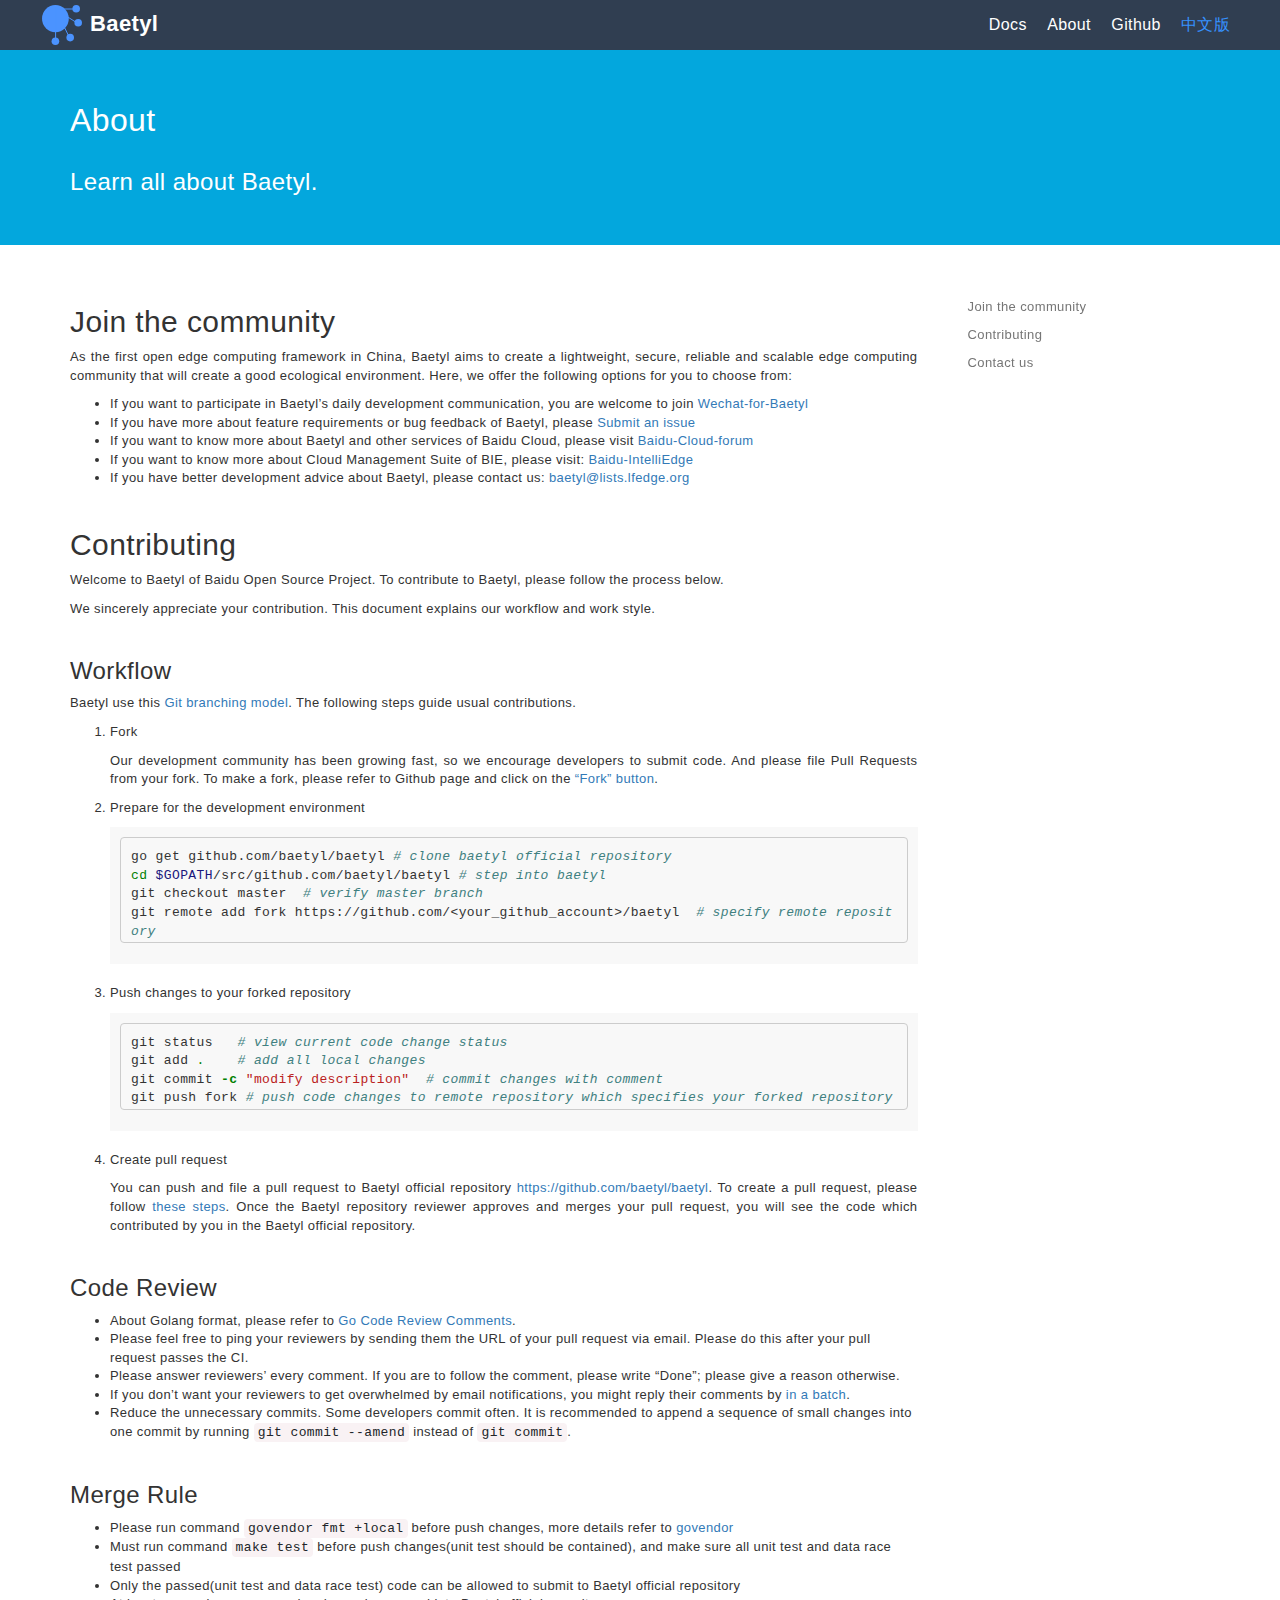
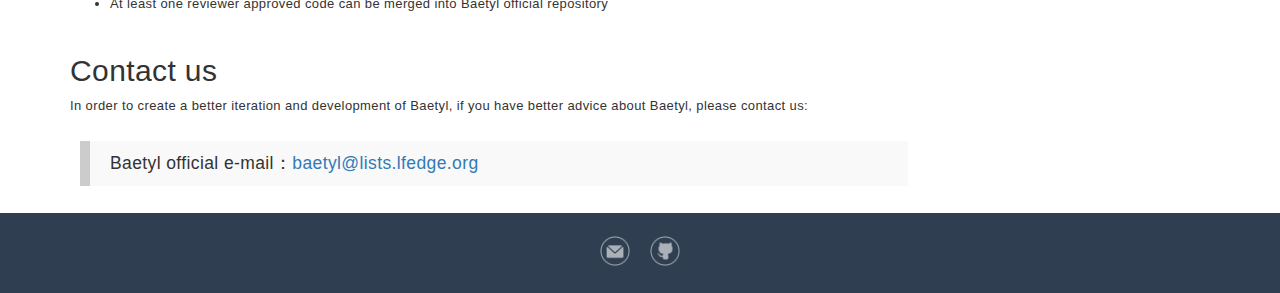
==== about-en/index.html @ 7bd351a2 "feat: 官网首页" ====
<!DOCTYPE html>
<html lang="en">
  <head>
  <meta charset="utf-8">
  <link rel="shortcut icon" type="image/x-icon" href="/favicon.ico"/>
  <link rel="apple-touch-icon" sizes="180x180" href="/assets/favicons/apple-touch-icon.png">
  <link rel="mask-icon" href="/assets/favicons/safari-pinned-tab.svg" color="#5bbad5">
  <meta http-equiv="X-UA-Compatible" content="IE=edge">
  <meta name="viewport" content="width=device-width, initial-scale=1">

  <title>Baetyl</title>

  <meta name="description" content="Learn all about Baetyl.">
  <meta content="Matt Cone and contributors" name=author>
  <meta name="twitter:card" content="summary" />
  <meta property="og:type" content="website" />
  <meta property="og:url" content="http://localhost:4000//about-en/" />
  <meta property="og:title" content="Baetyl" />
  <meta property="og:description" content="Learn all about Baetyl." />
  <meta property="og:image" content="https://www.markdownguide.org/assets/images/markdown-guide-og.jpg" />

  <meta name="HandheldFriendly" content="True">
  <meta name="MobileOptimized" content="320">

  <link rel="stylesheet" href="/assets/css/bootstrap.min.css">
  <link rel="stylesheet" href="/assets/css/bootstrap-toc.min.css">
  <link rel="stylesheet" href="/assets/css/github-gist.css">
  <link rel="stylesheet" href="/assets/css/normalize.min.css">
  <link rel="stylesheet" href="/assets/css/ghostdown.min.css">
  <link rel="stylesheet" href="/assets/css/common.css">

  
  <link href="/assets/css/page.css" rel="stylesheet">
  

  <link rel="canonical" href="http://localhost:4000//about-en/">


  <script src="/assets/scripts/jquery.min.js"></script>
  <script src="/assets/javascript/bootstrap.bundle.min.js"></script>
  <script src="/assets/javascript/bootstrap-toc.min.js"></script>
  <script defer src="/assets/javascript/solid.min.js"></script>
  <script defer src="/assets/javascript/fontawesome.min.js"></script>

  <script src="/assets/scripts/ghostdown.min.js"></script>
  <script src="/assets/scripts/common.js"></script>

</head>

  <body data-spy="scroll" data-target="#toc">
    <header class="header">
  <div class="container-fluid">
      <div class="row">
          <div class="col-sm-2">
              <a href="/zh/" class="logo"></a>
              <span>Baetyl</span>
          </div>
          <div class="locale pull-right">
              <ul>
                  <li class="locale-btn">
                      <a style="color: #3692ff">中文版</a>
                  </li>
              </ul>
          </div>
          <div class="nav pull-right">
              <ul>
                  <li class="">
                      <a href="/zh/docs/overview/What-is-Baetyl">Docs</a>
                  </li>
                  
                  <li class="">
                      <a href="/about-en">About</a>
                  </li>
                  <li>
                      <a href="https://github.com/baetyl/baetyl" target="_blank">Github</a>
                  </li>
              </ul>
          </div>
      </div>
  </div>
</header>


    <!-- Main jumbotron for a primary marketing message or call to action -->
    <div class="jumbotron">
      <div class="container">
        <h1 class="no-anchor" data-toc-skip>About</h1>
        <p>Learn all about Baetyl.</p>
      </div>
    </div>
    <div class="container">
      <div class="row row-offcanvas row-offcanvas-right">
        <div class="col-xs-12 col-sm-12 col-md-9">
          <h2 id="join-the-community">Join the community</h2>

<p>As the first open edge computing framework in China, Baetyl aims to create a lightweight, secure, reliable and scalable edge computing community that will create a good ecological environment. Here, we offer the following options for you to choose from:</p>

<ul>
  <li>If you want to participate in Baetyl’s daily development communication, you are welcome to join <a href="https://baetyl.bj.bcebos.com/Wechat/Wechat-Baetyl.png">Wechat-for-Baetyl</a></li>
  <li>If you have more about feature requirements or bug feedback of Baetyl, please <a href="https://github.com/baetyl/baetyl/issues">Submit an issue</a></li>
  <li>If you want to know more about Baetyl and other services of Baidu Cloud, please visit <a href="https://cloud.baidu.com/forum/bce">Baidu-Cloud-forum</a></li>
  <li>If you want to know more about Cloud Management Suite of BIE, please visit: <a href="https://cloud.baidu.com/product/bie.html">Baidu-IntelliEdge</a></li>
  <li>If you have better development advice about Baetyl, please contact us: <a href="mailto:baetyl@lists.lfedge.org">baetyl@lists.lfedge.org</a></li>
</ul>

<h2 id="contributing">Contributing</h2>

<p>Welcome to Baetyl of Baidu Open Source Project. To contribute to Baetyl, please follow the process below.</p>

<p>We sincerely appreciate your contribution. This document explains our workflow and work style.</p>

<h3 id="workflow">Workflow</h3>

<p>Baetyl use this <a href="https://nvie.com/posts/a-successful-git-branching-model/">Git branching model</a>. The following steps guide usual contributions.</p>

<ol>
  <li>
    <p>Fork</p>

    <p>Our development community has been growing fast, so we encourage developers to submit code. And please file Pull Requests from your fork. To make a fork, please refer to Github page and click on the <a href="https://help.github.com/articles/fork-a-repo/">“Fork” button</a>.</p>
  </li>
  <li>
    <p>Prepare for the development environment</p>

    <div class="language-bash highlighter-rouge"><div class="highlight"><pre class="highlight"><code>go get github.com/baetyl/baetyl <span class="c"># clone baetyl official repository</span>
<span class="nb">cd</span> <span class="nv">$GOPATH</span>/src/github.com/baetyl/baetyl <span class="c"># step into baetyl</span>
git checkout master  <span class="c"># verify master branch</span>
git remote add fork https://github.com/&lt;your_github_account&gt;/baetyl  <span class="c"># specify remote repository</span>
</code></pre></div>    </div>
  </li>
  <li>
    <p>Push changes to your forked repository</p>

    <div class="language-bash highlighter-rouge"><div class="highlight"><pre class="highlight"><code>git status   <span class="c"># view current code change status</span>
git add <span class="nb">.</span>    <span class="c"># add all local changes</span>
git commit <span class="nt">-c</span> <span class="s2">"modify description"</span>  <span class="c"># commit changes with comment</span>
git push fork <span class="c"># push code changes to remote repository which specifies your forked repository</span>
</code></pre></div>    </div>
  </li>
  <li>
    <p>Create pull request</p>

    <p>You can push and file a pull request to Baetyl official repository <a href="https://github.com/baetyl/baetyl">https://github.com/baetyl/baetyl</a>. To create a pull request, please follow <a href="https://help.github.com/articles/creating-a-pull-request/">these steps</a>. Once the Baetyl repository reviewer approves and merges your pull request, you will see the code which contributed by you in the Baetyl official repository.</p>
  </li>
</ol>

<h3 id="code-review">Code Review</h3>

<ul>
  <li>About Golang format, please refer to <a href="https://github.com/golang/go/wiki/CodeReviewComments">Go Code Review Comments</a>.</li>
  <li>Please feel free to ping your reviewers by sending them the URL of your pull request via email. Please do this after your pull request passes the CI.</li>
  <li>Please answer reviewers’ every comment. If you are to follow the comment, please write “Done”; please give a reason otherwise.</li>
  <li>If you don’t want your reviewers to get overwhelmed by email notifications, you might reply their comments by <a href="https://help.github.com/articles/reviewing-proposed-changes-in-a-pull-request/">in a batch</a>.</li>
  <li>Reduce the unnecessary commits. Some developers commit often. It is recommended to append a sequence of small changes into one commit by running <code class="highlighter-rouge">git commit --amend</code> instead of <code class="highlighter-rouge">git commit</code>.</li>
</ul>

<h3 id="merge-rule">Merge Rule</h3>

<ul>
  <li>Please run command <code class="highlighter-rouge">govendor fmt +local</code> before push changes, more details refer to <a href="https://github.com/kardianos/govendor">govendor</a></li>
  <li>Must run command <code class="highlighter-rouge">make test</code> before push changes(unit test should be contained), and make sure all unit test and data race test passed</li>
  <li>Only the passed(unit test and data race test) code can be allowed to submit to Baetyl official repository</li>
  <li>At least one reviewer approved code can be merged into Baetyl official repository</li>
</ul>

<h2 id="contact-us">Contact us</h2>

<p>In order to create a better iteration and development of Baetyl, if you have better advice about Baetyl, please contact us:</p>

<blockquote>
  <p>Baetyl official e-mail：<a href="mailto:baetyl@lists.lfedge.org">baetyl@lists.lfedge.org</a></p>
</blockquote>


        </div>
        <div class="col-md-3 d-none d-md-block" id="sidebar">
          <nav id="toc" data-toggle="toc" class="sticky-top" style="z-index:1"></nav>
        </div>
      </div>
    </div>
    <footer class="footer">
  <div class="container-fluid">
      <ul>
          <li>
              <a href="mailto:baetyl@lists.lfedge.org" class="email"></a>
          </li>
          <li>
              <a href="https://github.com/baetyl/baetyl" class="github"></a>
          </li>
      </ul>
  </div>
</footer>
<script type="text/javascript" src="/assets/javascript/anchor.min.js"></script>
<!-- <script>
  anchors.options = {
  placement: 'right',
  };
  anchors.add('h1, h2, h3, h4, h5').remove('.no-anchor');
</script> -->

<!-- for search -->
<!-- <script src="https://cdn.jsdelivr.net/npm/docsearch.js@2/dist/cdn/docsearch.min.js"></script>
<script>
docsearch({
apiKey: '0125ba824e95b21d36ae268518067391',
indexName: 'markdownguide',
inputSelector: '#search-input',
debug: false // Set debug to true if you want to inspect the dropdown
});
</script> -->

  </body>
</html>
---- assets/css/github-gist.css ----
/**
 * GitHub Gist Theme
 * Author : Louis Barranqueiro - https://github.com/LouisBarranqueiro
 */

.hljs {
  display: block;
  background: white;
  padding: 0.5em;
  color: #333333;
  overflow-x: auto;
}

.hljs-comment,
.hljs-meta {
  color: #969896;
}

.hljs-string,
.hljs-variable,
.hljs-template-variable,
.hljs-strong,
.hljs-emphasis,
.hljs-quote {
  color: #df5000;
}

.hljs-keyword,
.hljs-selector-tag,
.hljs-type {
  color: #a71d5d;
}

.hljs-literal,
.hljs-symbol,
.hljs-bullet,
.hljs-attribute {
  color: #0086b3;
}

.hljs-section,
.hljs-name {
  color: #63a35c;
}

.hljs-tag {
  color: #333333;
}

.hljs-title,
.hljs-attr,
.hljs-selector-id,
.hljs-selector-class,
.hljs-selector-attr,
.hljs-selector-pseudo {
  color: #795da3;
}

.hljs-addition {
  color: #55a532;
  background-color: #eaffea;
}

.hljs-deletion {
  color: #bd2c00;
  background-color: #ffecec;
}

.hljs-link {
  text-decoration: underline;
}
---- assets/css/ghostdown.min.css ----
html{font:62.5%/1.65 "Open Sans",sans-serif}body{font-size:1.3rem}.CodeMirror{font-family:monospace;height:300px}.CodeMirror-scroll{overflow:auto}.CodeMirror-lines{padding:4px 0}.CodeMirror pre{padding:0 4px}.CodeMirror-scrollbar-filler{background-color:white}.CodeMirror-gutters{border-right:1px solid #ddd;background-color:#f7f7f7}.CodeMirror-linenumber{padding:0 3px 0 5px;min-width:20px;text-align:right;color:#999}.CodeMirror div.CodeMirror-cursor{border-left:1px solid black}.CodeMirror div.CodeMirror-secondarycursor{border-left:1px solid silver}.CodeMirror.cm-keymap-fat-cursor div.CodeMirror-cursor{width:auto;border:0;background:transparent;background:rgba(0,200,0,0.4);filter:progid:DXImageTransform.Microsoft.gradient(startColorstr=#6600c800,endColorstr=#4c00c800)}.CodeMirror.cm-keymap-fat-cursor div.CodeMirror-cursor:not(#nonsense_id){filter:progid:DXImageTransform.Microsoft.gradient(enabled=false)}.cm-s-default .cm-keyword{color:#708}.cm-s-default .cm-atom{color:#219}.cm-s-default .cm-number{color:#164}.cm-s-default .cm-def{color:#00f}.cm-s-default .cm-variable{color:black}.cm-s-default .cm-variable-2{color:#05a}.cm-s-default .cm-variable-3{color:#085}.cm-s-default .cm-property{color:black}.cm-s-default .cm-operator{color:black}.cm-s-default .cm-comment{color:#a50}.cm-s-default .cm-string{color:#a11}.cm-s-default .cm-string-2{color:#f50}.cm-s-default .cm-meta{color:#555}.cm-s-default .cm-error{color:#f00}.cm-s-default .cm-qualifier{color:#555}.cm-s-default .cm-builtin{color:#30a}.cm-s-default .cm-bracket{color:#997}.cm-s-default .cm-tag{color:#170}.cm-s-default .cm-attribute{color:#00c}.cm-s-default .cm-header{color:blue}.cm-s-default .cm-quote{color:#090}.cm-s-default .cm-hr{color:#999}.cm-s-default .cm-link{color:#00c}.cm-negative{color:#d44}.cm-positive{color:#292}.cm-header,.cm-strong{font-weight:bold}.cm-em{font-style:italic}.cm-emstrong{font-style:italic;font-weight:bold}.cm-link{text-decoration:underline}.cm-invalidchar{color:#f00}div.CodeMirror span.CodeMirror-matchingbracket{color:#0f0}div.CodeMirror span.CodeMirror-nonmatchingbracket{color:#f22}.CodeMirror{line-height:1;position:relative;overflow:hidden}.CodeMirror-scroll{margin-bottom:-30px;margin-right:-30px;padding-bottom:30px;padding-right:30px;height:100%;outline:0;position:relative}.CodeMirror-sizer{position:relative}.CodeMirror-vscrollbar,.CodeMirror-hscrollbar,.CodeMirror-scrollbar-filler{position:absolute;z-index:6;display:none}.CodeMirror-vscrollbar{right:0;top:0;overflow-x:hidden;overflow-y:scroll}.CodeMirror-hscrollbar{bottom:0;left:0;overflow-y:hidden;overflow-x:scroll}.CodeMirror-scrollbar-filler{right:0;bottom:0;z-index:6}.CodeMirror-gutters{position:absolute;left:0;top:0;height:100%;padding-bottom:30px;z-index:3}.CodeMirror-gutter{height:100%;display:inline-block;*zoom:1;*display:inline}.CodeMirror-gutter-elt{position:absolute;cursor:default;z-index:4}.CodeMirror-lines{cursor:text}.CodeMirror pre{-moz-border-radius:0;-webkit-border-radius:0;-o-border-radius:0;border-radius:0;border-width:0;background:transparent;font-family:inherit;font-size:inherit;margin:0;white-space:pre;word-wrap:normal;line-height:inherit;color:inherit;z-index:2;position:relative;overflow:visible}.CodeMirror-wrap pre{word-wrap:break-word;white-space:pre-wrap;word-break:normal}.CodeMirror-linebackground{position:absolute;left:0;right:0;top:0;bottom:0;z-index:0}.CodeMirror-linewidget{position:relative;z-index:2;overflow:auto}.CodeMirror-widget{display:inline-block}.CodeMirror-wrap .CodeMirror-scroll{overflow-x:hidden}.CodeMirror-measure{position:absolute;width:100%;height:0;overflow:hidden;visibility:hidden}.CodeMirror-measure pre{position:static}.CodeMirror div.CodeMirror-cursor{position:absolute;visibility:hidden;border-right:0;width:0}.CodeMirror-focused div.CodeMirror-cursor{visibility:visible}.CodeMirror-selected{background:#d9d9d9}.CodeMirror-focused .CodeMirror-selected{background:#d7d4f0}.cm-searching{background:#ffa;background:rgba(255,255,0,0.4)}.CodeMirror span{*vertical-align:text-bottom}@media print{.CodeMirror div.CodeMirror-cursor{visibility:hidden}}@media(max-width:860px),(max-width:860px){.features .editor .outer{padding:0 40px}}@media(max-width:800px),(max-width:800px){.features .editor .outer{padding:0 30px}}@media(max-width:400px),(max-width:400px){.features .editor .outer{padding:0 15px}}.features .editor .editorwrap{max-width:1180px;padding:40px 0;margin:0 auto;position:relative;height:450px}@media(max-width:860px),(max-width:860px){.features .editor .editorwrap{height:400px}}@media(max-width:600px),(max-width:600px){.features .editor .editorwrap{height:480px}}@media(max-width:400px),(max-width:400px){.features .editor .editorwrap{height:530px}}.features .editor .entry-markdown{left:0;padding-left:40px}.features .editor .entry-preview{right:0;border-left:#fff 20px solid;box-shadow:#edece4 -1px 0 0}.features .editor .entry-markdown,.features .editor .entry-preview{-webkit-box-sizing:border-box;-moz-box-sizing:border-box;box-sizing:border-box;width:50%;position:absolute;bottom:0;top:0;background:#fff}
@media(max-width:860px),(max-width:860px){.features .editor .entry-markdown,.features .editor .entry-preview{bottom:40px}}@media(max-width:400px),(max-width:400px){.features .editor .entry-markdown,.features .editor .entry-preview{box-shadow:none}}@media(max-width:860px),(max-width:860px){.features .editor .entry-markdown,.features .editor .entry-preview{top:0;left:0;right:0;width:100%;border:0;z-index:100;box-shadow:#edece4 1px 0 0 inset,#edece4 -1px 0 0 inset,#edece4 0 -1px 0 inset}.features .editor .entry-markdown .markdown,.features .editor .entry-markdown .entry-preview-content,.features .editor .entry-preview .markdown,.features .editor .entry-preview .entry-preview-content{height:50px;overflow:hidden}}@media(min-width:860px) and (min-width:860px),(min-width:860px) and (min-width:860px){.features .editor .entry-markdown .floatingheader,.features .editor .entry-preview .floatingheader{padding-left:0;padding-right:18px;margin-right:1px}}@media(max-width:860px),(max-width:860px){.features .editor .entry-markdown .floatingheader,.features .editor .entry-preview .floatingheader{cursor:pointer;width:50%;border:0;color:#fff;background:#aaa9a2;position:absolute;top:-40px;left:0;box-shadow:rgba(0,0,0,0.1) 0 -2px 3px inset;padding:10px 0}.features .editor .entry-markdown .floatingheader a,.features .editor .entry-preview .floatingheader a{color:#fff}}.features .editor .entry-markdown .floatingheader a,.features .editor .entry-preview .floatingheader a{color:#aaa9a2}.features .editor .entry-markdown.active,.features .editor .entry-preview.active{z-index:200}.features .editor .entry-markdown.active .markdown,.features .editor .entry-markdown.active .entry-preview-content,.features .editor .entry-preview.active .markdown,.features .editor .entry-preview.active .entry-preview-content{height:auto;overflow:auto}@media(max-width:860px),(max-width:860px){.features .editor .entry-markdown.active header,.features .editor .entry-preview.active header{cursor:auto;color:#aaa9a2;background:#fff;box-shadow:#edece4 0 1px 0 inset,#edece4 1px 0 0 inset,#edece4 -1px 0 0 inset}.features .editor .entry-markdown.active header a,.features .editor .entry-preview.active header a{color:#aaa9a2}}@media(max-width:400px),(max-width:400px){.features .editor .entry-markdown .markdown-help,.features .editor .entry-markdown .entry-word-count,.features .editor .entry-preview .markdown-help,.features .editor .entry-preview .entry-word-count{display:none}}.features .editor .markdown-help{float:right}.features .editor .markdown-help:before{font-family:"Icons";font-weight:normal;font-style:normal;vertical-align:-7%;text-transform:none;speak:none;line-height:1;-webkit-font-smoothing:antialiased;content:"\e01b";color:#cfceca}.features .editor .markdown-help:hover{text-decoration:none}.features .editor .markdown-help:hover:before{font-family:"Icons";font-weight:normal;font-style:normal;vertical-align:-7%;text-transform:none;speak:none;line-height:1;-webkit-font-smoothing:antialiased;content:"\e01b";color:#aaa9a2}.features .editor .markdown-help:hover:hover{text-decoration:none}.features .editor .entry-word-count{float:right;padding-right:22px}@media(min-width:860px) and (min-width:860px),(min-width:860px) and (min-width:860px){.features .editor .entry-markdown .floatingheader{padding-left:40px}}.features .editor .entry-markdown-content textarea{border:0;width:100%;height:100%;max-width:100%;margin:0;padding:0;position:absolute;top:0;right:0;bottom:0;left:0}.features .editor .entry-markdown-content textarea:focus{outline:0}.features .editor .CodeMirror{height:auto;position:absolute;top:0;left:0;right:0;bottom:0;font-family:Inconsolata,monospace;font-size:1.4rem;line-height:1.3em;color:#6c7379}.features .editor .CodeMirror .CodeMirror-focused,.features .editor .CodeMirror .CodeMirror-selected{color:#242628;background:#b3d5f3;text-shadow:none}.features .editor .CodeMirror ::selection{color:#242628;background:#b3d5f3;text-shadow:none}.features .editor .CodeMirror-lines{padding:65px 0 40px 0}@media(max-width:860px),(max-width:860px){.features .editor .CodeMirror-lines{padding:25px 0 30px 0}}@media(max-width:400px),(max-width:400px){.features .editor .CodeMirror-lines{padding:15px 0}}.features .editor .CodeMirror pre{padding:0 40px 0 40px}@media(max-width:860px),(max-width:860px){.features .editor .CodeMirror pre{padding:0 30px}}@media(max-width:400px),(max-width:400px){.features .editor .CodeMirror pre{padding:0 15px}}.features .editor .cm-header{color:#000;font-size:2rem;line-height:1.4em}.features .editor .cm-string,.features .editor .cm-link,.features .editor .cm-comment,.features .editor .cm-quote{color:#000}@media(max-width:860px),(max-width:860px){.features .editor .entry-preview .floatingheader{right:0;left:auto;border:0}}.features .editor .entry-preview-content{position:absolute;top:0;right:0;bottom:0;left:0;padding:60px 40px 40px 30px;overflow:auto;font-size:.95em}
@media(max-width:860px),(max-width:860px){.features .editor .entry-preview-content{padding:30px}}@media(max-width:400px),(max-width:400px){.features .editor .entry-preview-content{padding:15px 15px 10px 15px}}@media(max-width:860px),(max-width:860px){.features .editor .scrolling .floatingheader{height:39px;box-shadow:none}}@media(max-width:860px),(max-width:860px){.features .editor .scrolling .floatingheader::before,.features .editor .scrolling .floatingheader::after{display:none}}@media(max-width:860px),(max-width:860px){.features .editor .scrolling .CodeMirror-scroll,.features .editor .scrolling .entry-preview-content{box-shadow:0 3px 5px rgba(0,0,0,0.05) inset}}
---- assets/css/common.css ----
/**
 * @file src/themes/default/public/styles/common.css 统一样式
 * @author chenqiang(chenqiang03@baidu.com)
 */

body {
    position: relative;
    overflow-x: hidden;
    letter-spacing: .03em;

    -webkit-font-smoothing: antialiased;
    text-rendering: optimizeLegibility;
}

p {
    text-align: justify;

    justify-content: space-between;
}

a {
    -webkit-transition: color .3s, background-color .3s;
       -moz-transition: color .3s, background-color .3s;
         -o-transition: color .3s, background-color .3s;
            transition: color .3s, background-color .3s;
}

.header {
    height: 50px;
    color: #fff;
    background-color: #303e51;
}

.header a,
.header a:active,
.header a:focus,
.header a:visited,
.header a:hover {
    text-decoration: none;
    color: #fff;
}

.header .container-fluid {
    padding: 0 40px !important;
}

.header .container-fluid .row {
    margin: 0;
}

.header .container-fluid .row > div {
    padding: 0;
}

.header .logo {
    display: block;
    height: 50px;
    font-size: 0;
    outline: none;
    background: url(../images/logo.svg) 0 0 no-repeat;
}

.header .nav ul,
.header .locale ul {
    margin: 0;
    font-size: 0;
    padding-inline-start: 0;
}

.header .nav ul li,
.header .locale ul li {
    display: inline-block;
    font-size: 16px;
    line-height: 50px;
    vertical-align: middle;
}

.header .nav ul li a,
.header .locale ul li a {
    cursor: pointer;
    position: relative;
    display: block;
    padding: 0 10px;
}

.header .nav ul li a:hover,
.header .locale ul li a:hover {
    background-color: #3e4c60;
}

.header .nav ul li a:focus:after,
.header .nav ul li a:active:after,
.header .nav ul li.active a:after {
    content: "";
    position: absolute;
    bottom: 0;
    left: 0;
    display: block;
    width: 100%;
    height: 4px;
    background: #4b90f8;
}

.header .container-fluid .row > div:first-child span {
    position: absolute;
    top: 8px;
    left: 50px;
    font-size: 22px;
    font-weight: 700;
}

.header .search-form {
    padding: 10px 0;
    font-size: 0;
}

.header .search-form .form-group input {
    overflow: hidden;
    width: 0;
    height: 30px;
    margin-right: 10px;
    padding: 0;
    border: 0;
    font-size: 14px;
    line-height: 18px;
    opacity: 0;
    border-radius: 2px;
    background-color: #fff;
    -webkit-transition: width .3s, padding .3s, opacity .3s;
       -moz-transition: width .3s, padding .3s, opacity .3s;
         -o-transition: width .3s, padding .3s, opacity .3s;
            transition: width .3s, padding .3s, opacity .3s;
}

.header .search-form .form-group .search-icon {
    content: "";
    display: inline-block;
    width: 16px;
    height: 16px;
    vertical-align: middle;
    background: url(../images/search.png) 0 0 no-repeat;
    background-size: 100% 100%;
    cursor: pointer;
}

.header .search-form.active .form-group .search-icon {
    background-image: url(../images/close.png);
}

.header .menu-icon {
    display: none;
}

.header .search-form.active .form-group input {
    width: 200px;
    padding: 6px 10px;
    opacity: 1;
}

.content-wrapper {
    padding: 0;
}

.content {
    min-height: calc(100vh - 150px);
    padding: 30px 25px;
    font-size: 14px;
    line-height: 2;
    color: rgba(0, 0, 0, .85);
    text-align: justify;
}

.content .title {
    display: none;
    margin: 0;
}

.content strong {
    font-weight: 600;
    color: #333;
}

.content a {
    color: #4b93ff;
}

.content blockquote {
    margin: 10px 0;
    padding: 5px 10px;
    border-left-width: 4px;
    font-size: 14px;
    color: #666;
    background-color: #fafafa;
}

.content h1,
.content h2,
.content h3,
.content h4,
.content h5,
.content h6 {
    margin: 20px 0 5px 0;
    font-weight: 400;
    line-height: 1.6;
    color: #333;
}

.content h1:first-child,
.content h2:first-child,
.content h3:first-child,
.content h4:first-child,
.content h5:first-child,
.content h6:first-child {
    margin: 0;
}

.content p,
.content pre,
.content blockquote,
.content table,
.content iframe {
    margin-bottom: 1em;
}

.content .table > thead > tr > th {
    min-width: 80px;
}

.content h1 {
    font-size: 30px;
    line-height: 1.6;
    color: #181820;
}

.content h2 {
    font-size: 22px;
}

.content h3 {
    font-size: 16px;
    color: rgba(0, 0, 0, .85);
    font-weight: 700;
}

.content h1 a,
.content h2 a,
.content h3 a {
    color: #333;
    text-decoration: none;
}

.content ul,
.content ol {
    margin-bottom: 0;
    padding: 0 0 0 18px;
    overflow-x: auto;
}

.content ul li,
.content ol li {
    margin-bottom: 5px;
    padding: 2px 0;
}

.content img {
    display: block;
    -webkit-box-sizing: border-box;
       -moz-box-sizing: border-box;
            box-sizing: border-box;
    max-width: 100%;
    height: auto;
    margin: 0 auto;
    padding: 4px;
    border: 1px solid #d6d6d6;
    border-radius: 4px;
    background: #fff;
}

.content code {
    background-color: #fafafa;
}

.content pre {
    border: 0;
    background: #fafafa;
}

.content pre code {
    color: #333;
}

.content .hljs {
    background: none;
}

.content .page-meta {
    margin-top: 50px;
    font-size: 85%;
    color: #999;
}

.content .page-meta a {
    border-bottom: 1px dotted #999;
    color: #999;
}

.content .page-meta a:hover {
    text-decoration: none;
    color: #428bca;
}

.content .table-wrapper {
    overflow-x: auto;
    border: 1px solid #ddd;
}

.footer {
    padding: 23px 0 20px;
    text-align: center;
    background: #303e51;
}

.footer ul {
    margin: 0;
    padding: 0 0 10px;
    font-size: 0;
}

.footer ul li {
    display: inline-block;
    width: 30px;
    height: 30px;
    margin: 0 10px;
    vertical-align: middle;
}

.footer ul li a {
    display: block;
    width: 100%;
    height: 100%;
}

.footer ul li a.email {
    background: url(../images/email.png) 0 0 no-repeat;
    background-size: 100% 100%;
    -webkit-transition: background-image .3s;
       -moz-transition: background-image .3s;
         -o-transition: background-image .3s;
            transition: background-image .3s;
}

.footer ul li a.email:hover {
    background-image: url(../images/email_hover.png);
}

.footer ul li a.github {
    background: url(../images/github.png) 0 0 no-repeat;
    background-size: 100% 100%;
    -webkit-transition: background-image .3s;
       -moz-transition: background-image .3s;
         -o-transition: background-image .3s;
            transition: background-image .3s;
}

.footer ul li a.github:hover {
    background-image: url(../images/github_hover.png);
}

.footer ul li a.cloud {
    background: url(../images/cloud.png) 0 0 no-repeat;
    background-size: 100% 100%;
    -webkit-transition: background-image .3s;
       -moz-transition: background-image .3s;
         -o-transition: background-image .3s;
            transition: background-image .3s;
}

.footer ul li a.cloud:hover {
    background-image: url(../images/cloud_hover.png);
}

.footer .copyright {
    margin: 0;
    font-size: 12px;
    line-height: 17px;
    text-align: center;
    opacity: .8;
    color: #fff;
}

.footer .copyright a {
    color: #fff;
}

.footer .copyright a:focus,
.footer .copyright a:active,
.footer .copyright a:visited {
    color: #fff;
}

.footer .copyright a:hover {
    text-decoration: underline;
}

@media (max-width: 768px) {
    .header .container-fluid {
        padding: 0 1rem !important;
    }
    .header .container-fluid .row > div:first-child {
        width: 150px;
    }
    .header .container-fluid .row > div:first-child a {
        transform: scale(.7);
        -webkit-transform-origin-x: left;
    }

    .header .container-fluid .row > div:first-child span {
        top: 0;
        left: 40px;
    }
    .header .container-fluid .row > div {
        display: inline-block;
        height: 50px;
        line-height: 50px;
    }

    .header .search-icon {
        content: "";
        display: inline-block;
        width: 16px;
        height: 16px;
        vertical-align: middle;
        background: url(../images/search.png) 0 0 no-repeat;
        background-size: 100% 100%;
        cursor: pointer;
        margin: 0 0 0 10px;
    }

    .header .menu-icon {
        content: "";
        display: inline-block;
        width: 16px;
        height: 16px;
        vertical-align: middle;
        background: url(../images/menu.png) 0 0 no-repeat;
        background-size: 100% 100%;
        cursor: pointer;
        margin: 17px 0 0 20px;
    }

    .header .menu-icon.active {
        background-image: url(../images/close_white.png);
    }

    .header .container-fluid .row .nav {
        display: none;
        position: absolute;
        left: 0;
        top: 50px;
        width: 100%;
        z-index: 99;
    }

    .header .container-fluid .row .nav.active {
        display: block;
    }

    .header .nav ul {
        margin: 0;
        font-size: 0;
        padding: 0;
        background: rgba(0, 0, 0, .8);
    }
    .header .nav ul li {
        display: block;
        width: 100%;
        font-size: 16px;
        line-height: 50px;
        border-top: 1px solid #ffffff3d;
    }
    .header .nav ul li a {
        padding: 0 20px;
    }

    .search-wrapper {
        display: none;
        background: #fff;
        width: 100%;
        height: 100%;
        position: absolute;
        top: 50px;
    }

    .search-wrapper .form-inline .form-group {
        width: 100%;
    }

    .search-wrapper .form-control {
        height: 45px;
        border: 0;
        border-bottom: 1px solid rgba(0, 0, 0, .1);
        border-radius: 0;
        width: 100%;
    }

    .search-wrapper .search-close-icon {
        content: "";
        width: 16px;
        height: 16px;
        background-size: 100% 100%;
        background-image: url(../images/close_grey.png);
        position: absolute;
        top: 15px;
        right: 17px;
    }

    .content h1 {
        font-size: 2.2rem;
    }
}
---- assets/css/page.css ----
@import url("syntax.css");

h1, h2, h3, h4, h5, h6 {
  font-weight: 500;
  padding-top: 20px;
}

.mdg-nav {
  font-size: .9rem;
}

.jumbotron h1 {
  font-weight: 400;
  font-size: 3.2rem;
  margin-top: -15px;
}

.jumbotron p {
  padding: 5px 0 0 0;
  font-size: 24px;
  font-weight: 300;
  margin-bottom: 10px;
}

@media(max-width: 576px) {
  .jumbotron p {
    padding: 5px 0 0 0;
    font-size: 1rem;
    font-weight: 300;
    margin-bottom: 10px;
  }
  .jumbotron h1 {
    font-size: 1.5rem;
    margin-top: 0px;
  }
}

.jumbotron {
  background: #03A7DD;
  color: #FFFFFF;
  margin-bottom: 20px;
  border-radius: 0;
  height: 195px;
}

.page-header {
  font-weight: 600;
}

.list-group {
  padding: 45px 0;
}

.page-header .anchorjs-link {
  text-decoration: none
}

h2 .anchorjs-link {
  text-decoration: none
}

h3 .anchorjs-link {
  text-decoration: none
}

h4 .anchorjs-link {
  text-decoration: none
}

.site-footer {
  padding-top: 35px;
  padding-bottom: 20px;
  margin-top: 50px;
  color: #99979c;
  background-color: #dbdbdb;
}

.about {
  padding-top: 45px;
  font-size: 21px;
  font-weight: 300;
  margin-bottom: 20px;
}

.panel-default {
  margin-top: 50px;
}

/* css for the sidebar */
/* https://afeld.github.io/bootstrap-toc/ */

nav[data-toggle='toc'] {
  padding-top: 28px;
}

nav[data-toggle='toc'] .nav > li > a:hover,
nav[data-toggle='toc'] .nav-link.active,
nav[data-toggle='toc'] .nav-link.active:focus,
nav[data-toggle='toc'] .nav-link.active:hover,
nav[data-toggle='toc'] .nav > li > a:focus {
  color: #03A7DD;
  border-left: 1px solid #03A7DD;
}
nav[data-toggle='toc'] .nav > .active > a,
nav[data-toggle='toc'] .nav > .active:hover > a,
nav[data-toggle='toc'] .nav > .active:focus > a {
  color: #03A7DD;
  border-left: 2px solid #03A7DD;
}

/* small screens */
@media (max-width: 768px) {
  /* override the Affix plugin so that the navigation isn't sticky */
  nav.affix[data-toggle='toc'] {
    position: static;
  }
}

.footnotes {
  margin-top: 40px;
  padding-top: 20px;
  border-top-width: 1px;
  border-top-style: solid;
  border-top-color: rgb(238, 238, 238);
}

.highlight {
  padding-top: 10px;
  padding-right: 10px;
  padding-left: 10px;
  padding-bottom: 1px;
  margin-bottom: 20px;
}

.form-control-lg {
  display: block;
  width: 100%;
  padding: .5rem 1rem;
  font-size: 1.1rem;
  height: 2.5rem;
  line-height: 1.5;
  color: #495057;
  background-color: #fff;
  background-clip: padding-box;
  border: 1px solid #ced4da;
  border-radius: .3rem;
  transition: border-color .15s ease-in-out,box-shadow .15s ease-in-out;
}

textarea {
  height: 250px;
}

blockquote {
  background: #f9f9f9;
  border-left: 10px solid #ccc;
  margin: 1.5em 10px;
  quotes: "\201C""\201D""\2018""\2019";
}

code {
  color: #212529;
}

.sticky-top {
  position: -webkit-sticky;
  position: sticky;
  top: 0;
  z-index: 1020;
}
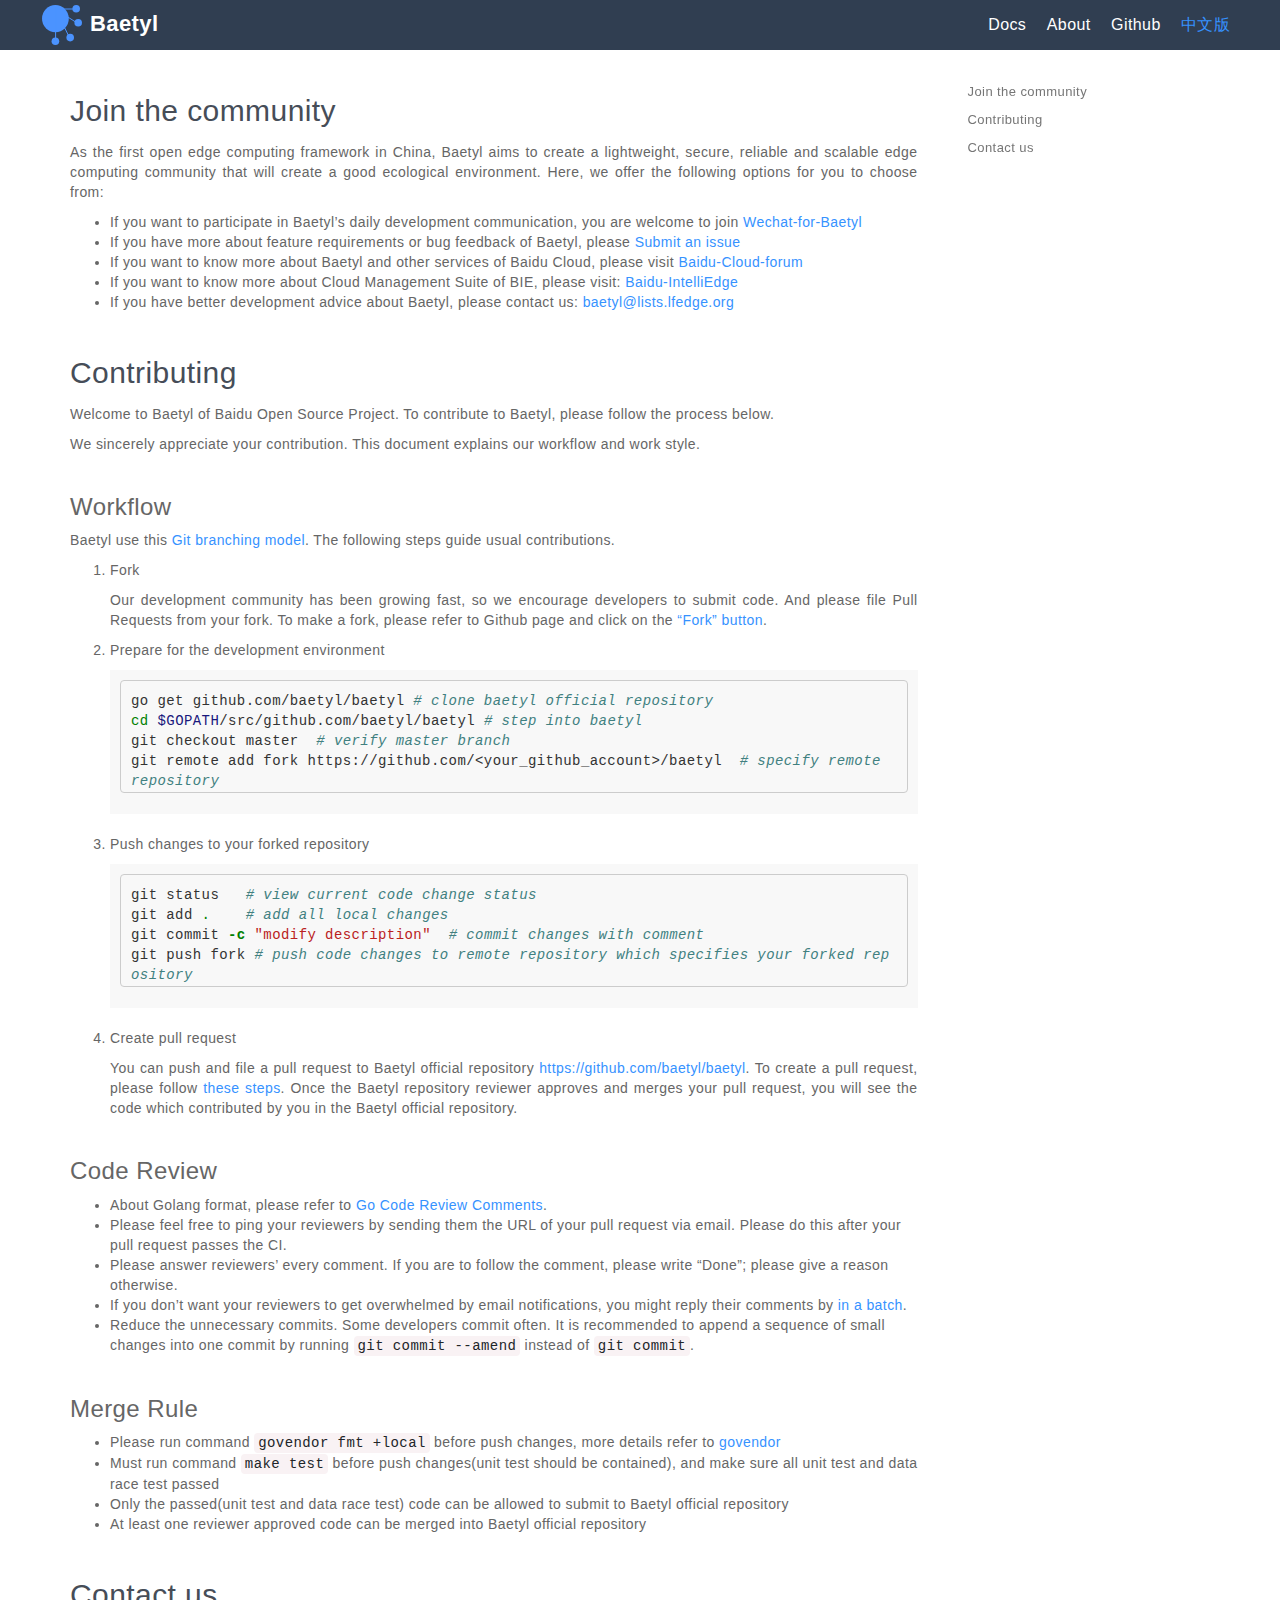
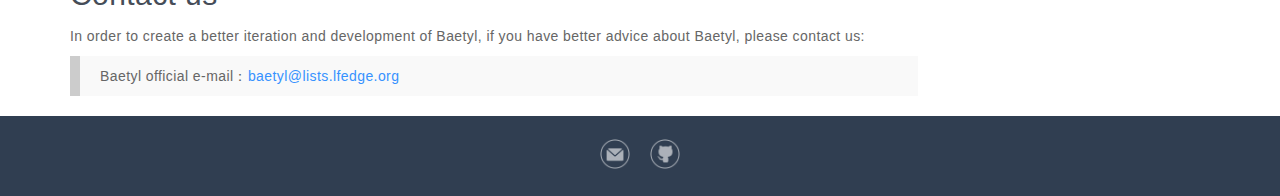
==== commit 052aea45: "feat: 关于我们样式调整" ====
--- a/about-en/index.html
+++ b/about-en/index.html
@@ -14,7 +14,7 @@
   <meta content="Matt Cone and contributors" name=author>
   <meta name="twitter:card" content="summary" />
   <meta property="og:type" content="website" />
-  <meta property="og:url" content="http://localhost:4000//about-en/" />
+  <meta property="og:url" content="https://baetyl.io//about-en/" />
   <meta property="og:title" content="Baetyl" />
   <meta property="og:description" content="Learn all about Baetyl." />
   <meta property="og:image" content="https://www.markdownguide.org/assets/images/markdown-guide-og.jpg" />
@@ -33,7 +33,7 @@
   <link href="/assets/css/page.css" rel="stylesheet">
   
 
-  <link rel="canonical" href="http://localhost:4000//about-en/">
+  <link rel="canonical" href="https://baetyl.io//about-en/">
 
 
   <script src="/assets/scripts/jquery.min.js"></script>
@@ -82,12 +82,6 @@
 
 
     <!-- Main jumbotron for a primary marketing message or call to action -->
-    <div class="jumbotron">
-      <div class="container">
-        <h1 class="no-anchor" data-toc-skip>About</h1>
-        <p>Learn all about Baetyl.</p>
-      </div>
-    </div>
     <div class="container">
       <div class="row row-offcanvas row-offcanvas-right">
         <div class="col-xs-12 col-sm-12 col-md-9">
--- a/assets/css/page.css
+++ b/assets/css/page.css
@@ -1,7 +1,7 @@
 @import url("syntax.css");
 
 h1, h2, h3, h4, h5, h6 {
-  font-weight: 500;
+  font-weight: 400;
   padding-top: 20px;
 }
 
@@ -36,7 +36,7 @@
 }
 
 .jumbotron {
-  background: #03A7DD;
+  background: #3692ff;
   color: #FFFFFF;
   margin-bottom: 20px;
   border-radius: 0;
@@ -98,14 +98,14 @@
 nav[data-toggle='toc'] .nav-link.active:focus,
 nav[data-toggle='toc'] .nav-link.active:hover,
 nav[data-toggle='toc'] .nav > li > a:focus {
-  color: #03A7DD;
-  border-left: 1px solid #03A7DD;
+  color: #3692ff;
+  border-left: 1px solid #3692ff;
 }
 nav[data-toggle='toc'] .nav > .active > a,
 nav[data-toggle='toc'] .nav > .active:hover > a,
 nav[data-toggle='toc'] .nav > .active:focus > a {
-  color: #03A7DD;
-  border-left: 2px solid #03A7DD;
+  color: #3692ff;
+  border-left: 2px solid #3692ff;
 }
 
 /* small screens */
@@ -154,7 +154,7 @@
 blockquote {
   background: #f9f9f9;
   border-left: 10px solid #ccc;
-  margin: 1.5em 10px;
+  font-size: 1.4rem;
   quotes: "\201C""\201D""\2018""\2019";
 }
 
@@ -167,4 +167,15 @@
   position: sticky;
   top: 0;
   z-index: 1020;
-}+}
+
+body {
+  color: #666666;
+  font-size: 1.4rem;
+}
+
+h2 {
+  font-weight: 400;
+  line-height: 42px;
+  color: #464d58;
+}
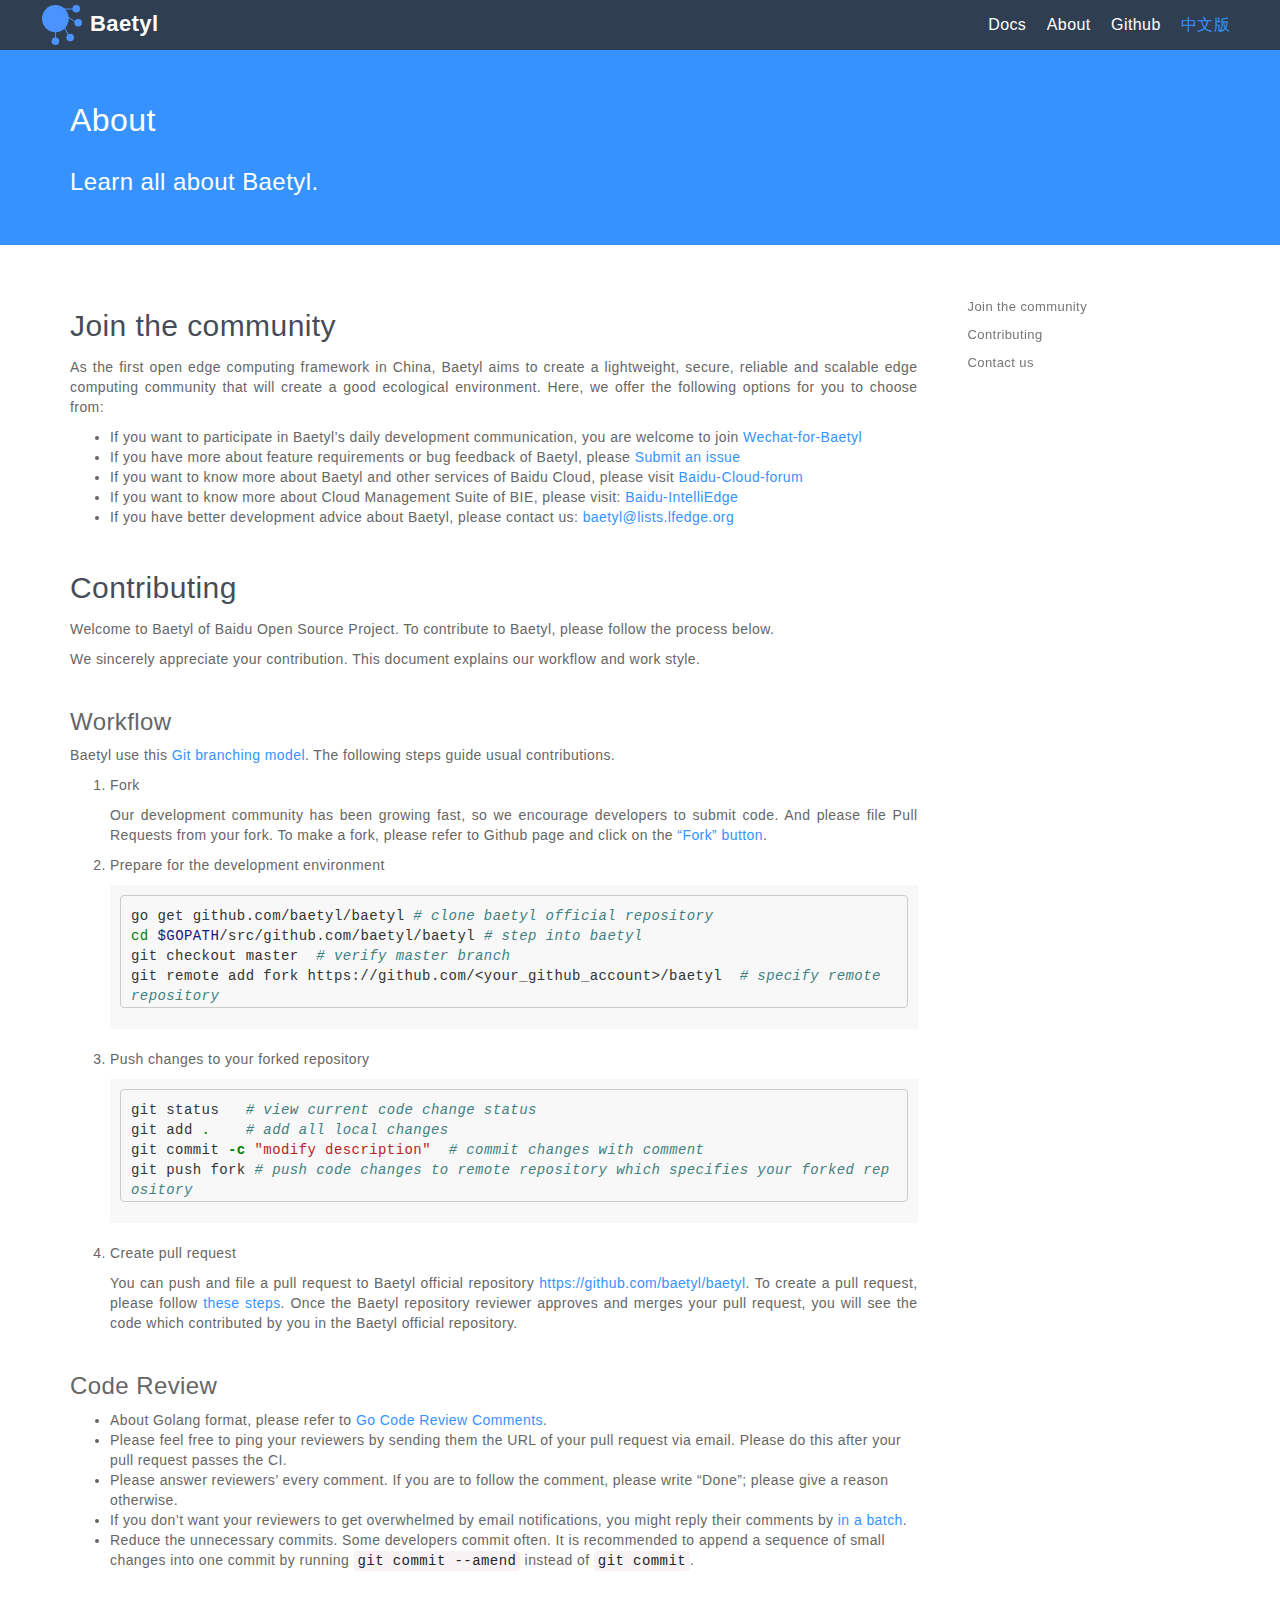
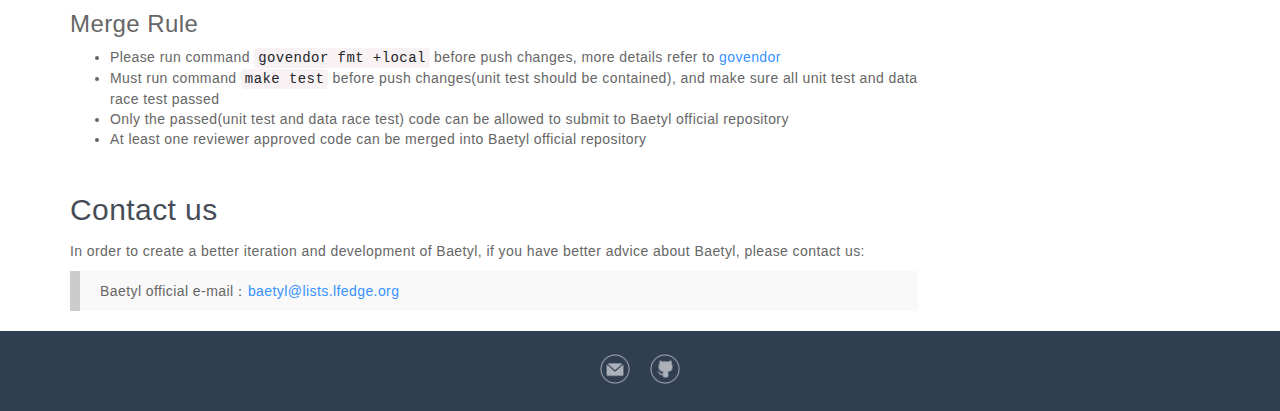
==== commit 27dff1aa: "Update index.html" ====
--- a/about-en/index.html
+++ b/about-en/index.html
@@ -14,7 +14,7 @@
   <meta content="Matt Cone and contributors" name=author>
   <meta name="twitter:card" content="summary" />
   <meta property="og:type" content="website" />
-  <meta property="og:url" content="https://baetyl.io//about-en/" />
+  <meta property="og:url" content="http://localhost:4000//about-en/" />
   <meta property="og:title" content="Baetyl" />
   <meta property="og:description" content="Learn all about Baetyl." />
   <meta property="og:image" content="https://www.markdownguide.org/assets/images/markdown-guide-og.jpg" />
@@ -33,7 +33,7 @@
   <link href="/assets/css/page.css" rel="stylesheet">
   
 
-  <link rel="canonical" href="https://baetyl.io//about-en/">
+  <link rel="canonical" href="http://localhost:4000//about-en/">
 
 
   <script src="/assets/scripts/jquery.min.js"></script>
@@ -65,7 +65,7 @@
           <div class="nav pull-right">
               <ul>
                   <li class="">
-                      <a href="/zh/docs/overview/What-is-Baetyl">Docs</a>
+                      <a href="https://docs.baetyl.io/en/latest">Docs</a>
                   </li>
                   
                   <li class="">
@@ -82,6 +82,12 @@
 
 
     <!-- Main jumbotron for a primary marketing message or call to action -->
+    <div class="jumbotron">
+      <div class="container">
+        <h1 class="no-anchor" data-toc-skip>About</h1>
+        <p>Learn all about Baetyl.</p>
+      </div>
+    </div>
     <div class="container">
       <div class="row row-offcanvas row-offcanvas-right">
         <div class="col-xs-12 col-sm-12 col-md-9">
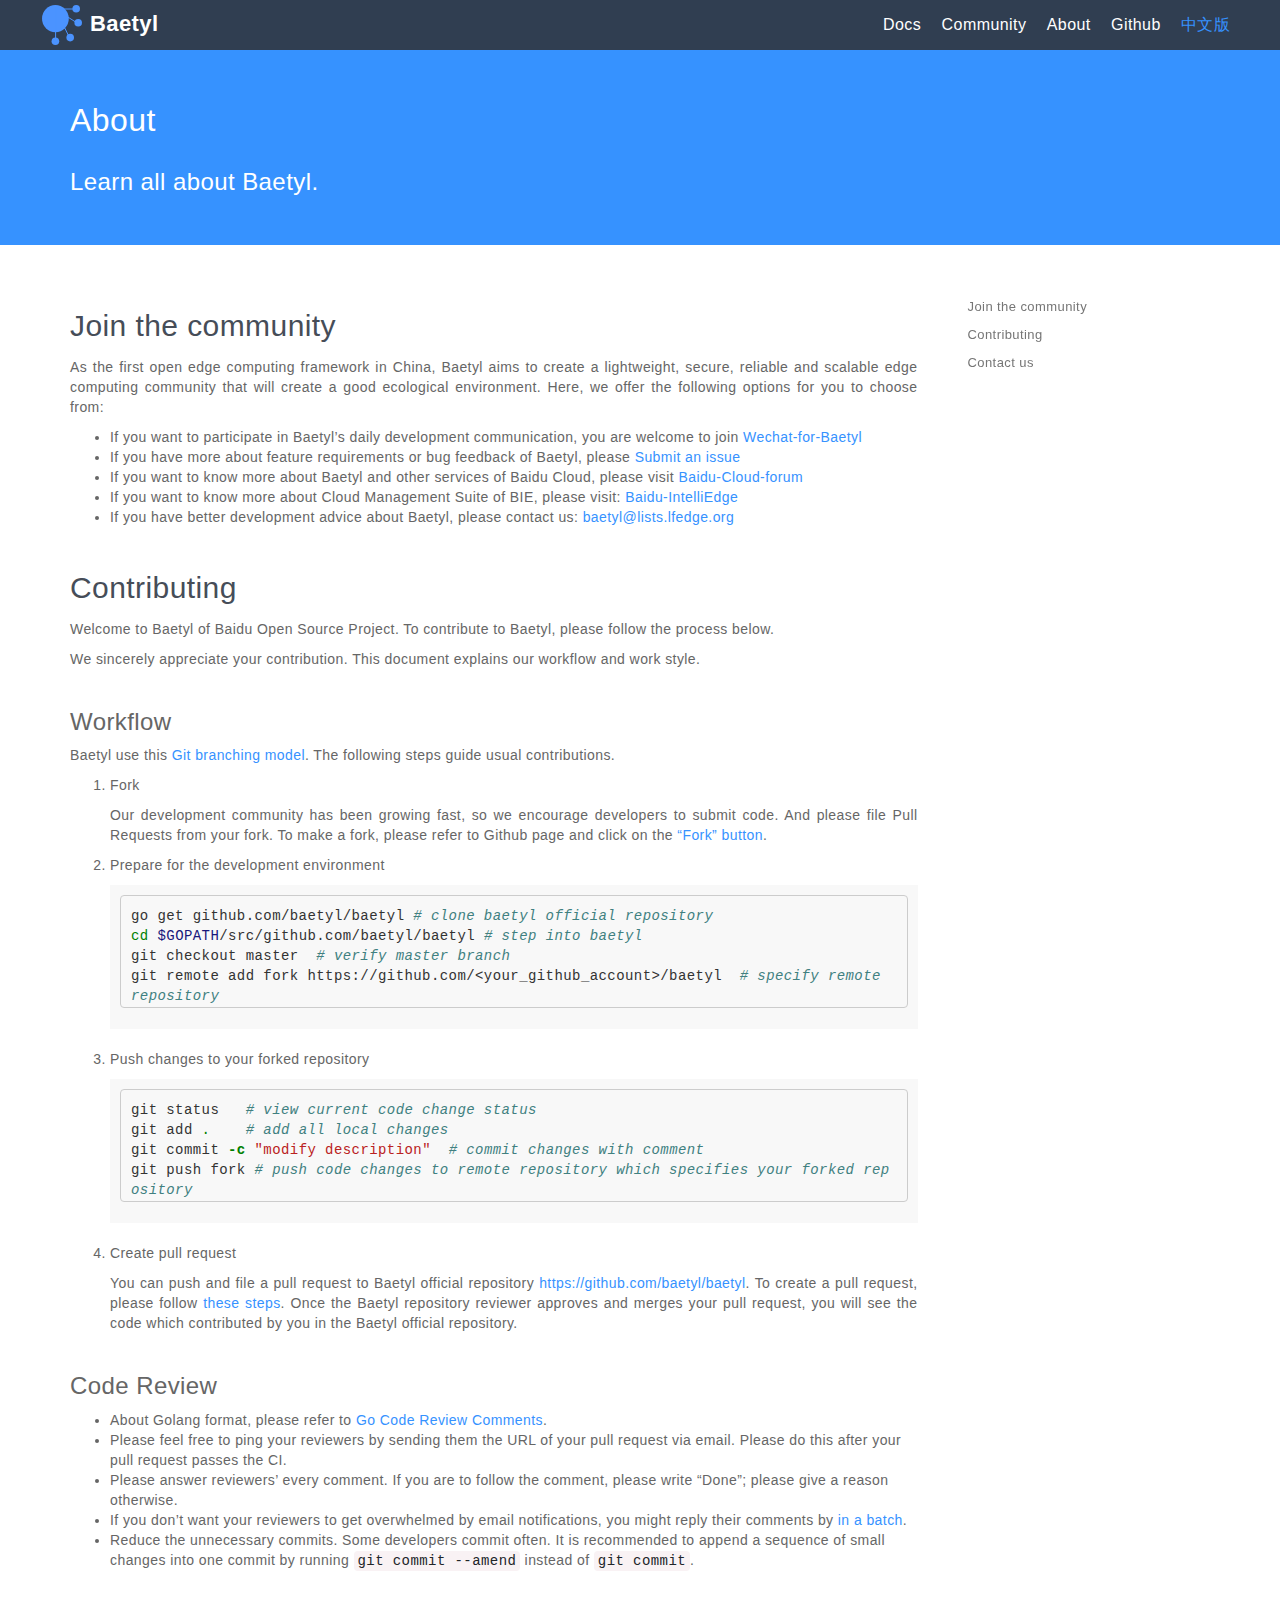
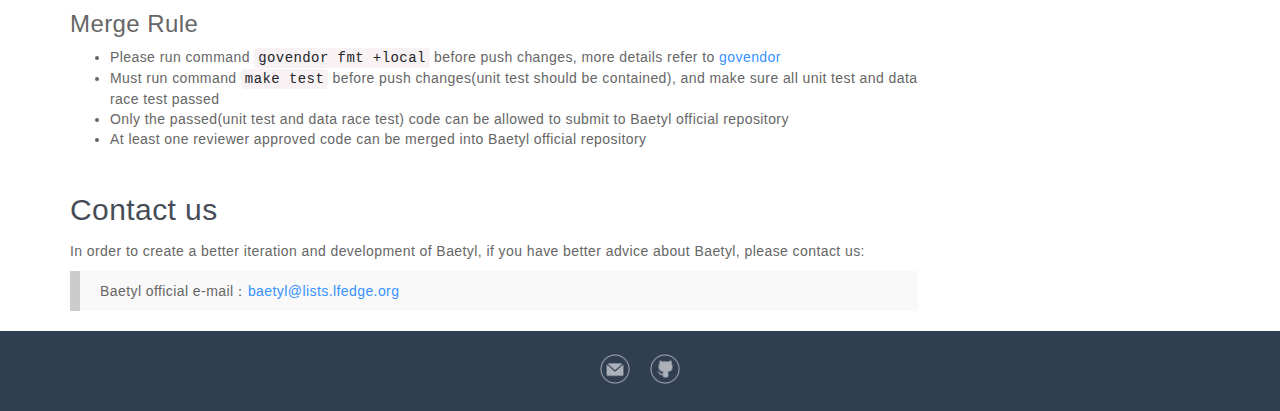
==== commit 09fadfde: "Update index.html" ====
--- a/about-en/index.html
+++ b/about-en/index.html
@@ -68,6 +68,10 @@
                       <a href="https://docs.baetyl.io/en/latest">Docs</a>
                   </li>
                   
+                  <li class="">
+                      <a href="https://lists.lfedge.org/g/baetyl/topics" target="_blank">Community</a>
+                  </li>
+                
                   <li class="">
                       <a href="/about-en">About</a>
                   </li>
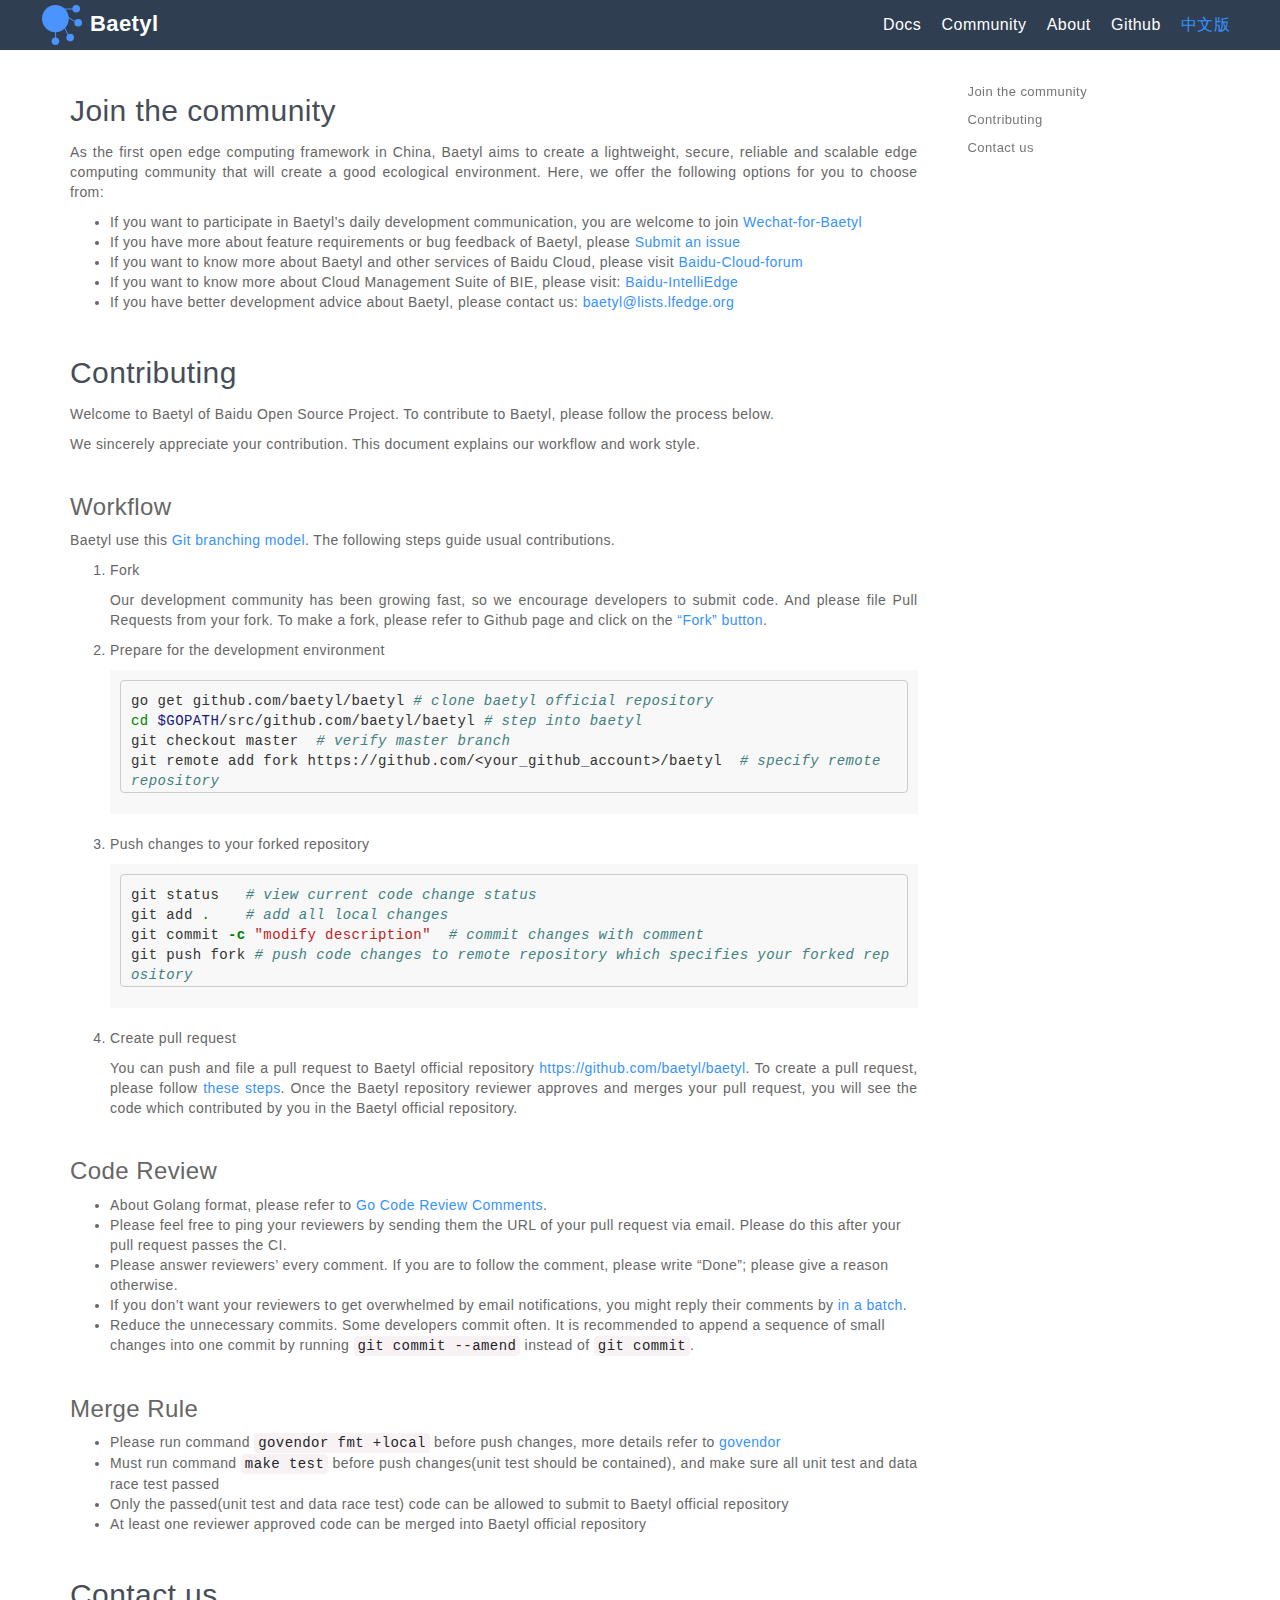
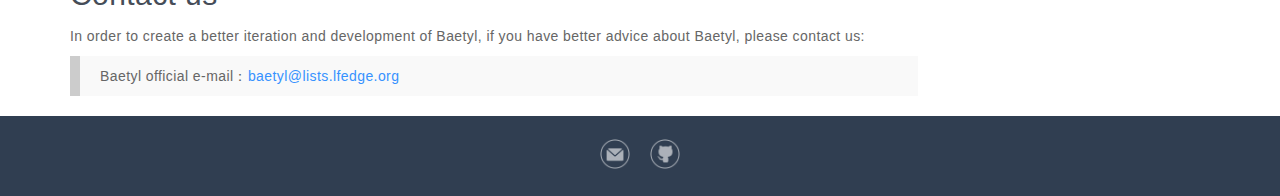
==== commit b0838d30: "Merge pull request #2 from jttry/master" ====
--- a/about-en/index.html
+++ b/about-en/index.html
@@ -14,7 +14,7 @@
   <meta content="Matt Cone and contributors" name=author>
   <meta name="twitter:card" content="summary" />
   <meta property="og:type" content="website" />
-  <meta property="og:url" content="http://localhost:4000//about-en/" />
+  <meta property="og:url" content="https://baetyl.io//about-en/" />
   <meta property="og:title" content="Baetyl" />
   <meta property="og:description" content="Learn all about Baetyl." />
   <meta property="og:image" content="https://www.markdownguide.org/assets/images/markdown-guide-og.jpg" />
@@ -33,7 +33,7 @@
   <link href="/assets/css/page.css" rel="stylesheet">
   
 
-  <link rel="canonical" href="http://localhost:4000//about-en/">
+  <link rel="canonical" href="https://baetyl.io//about-en/">
 
 
   <script src="/assets/scripts/jquery.min.js"></script>
@@ -86,12 +86,6 @@
 
 
     <!-- Main jumbotron for a primary marketing message or call to action -->
-    <div class="jumbotron">
-      <div class="container">
-        <h1 class="no-anchor" data-toc-skip>About</h1>
-        <p>Learn all about Baetyl.</p>
-      </div>
-    </div>
     <div class="container">
       <div class="row row-offcanvas row-offcanvas-right">
         <div class="col-xs-12 col-sm-12 col-md-9">
